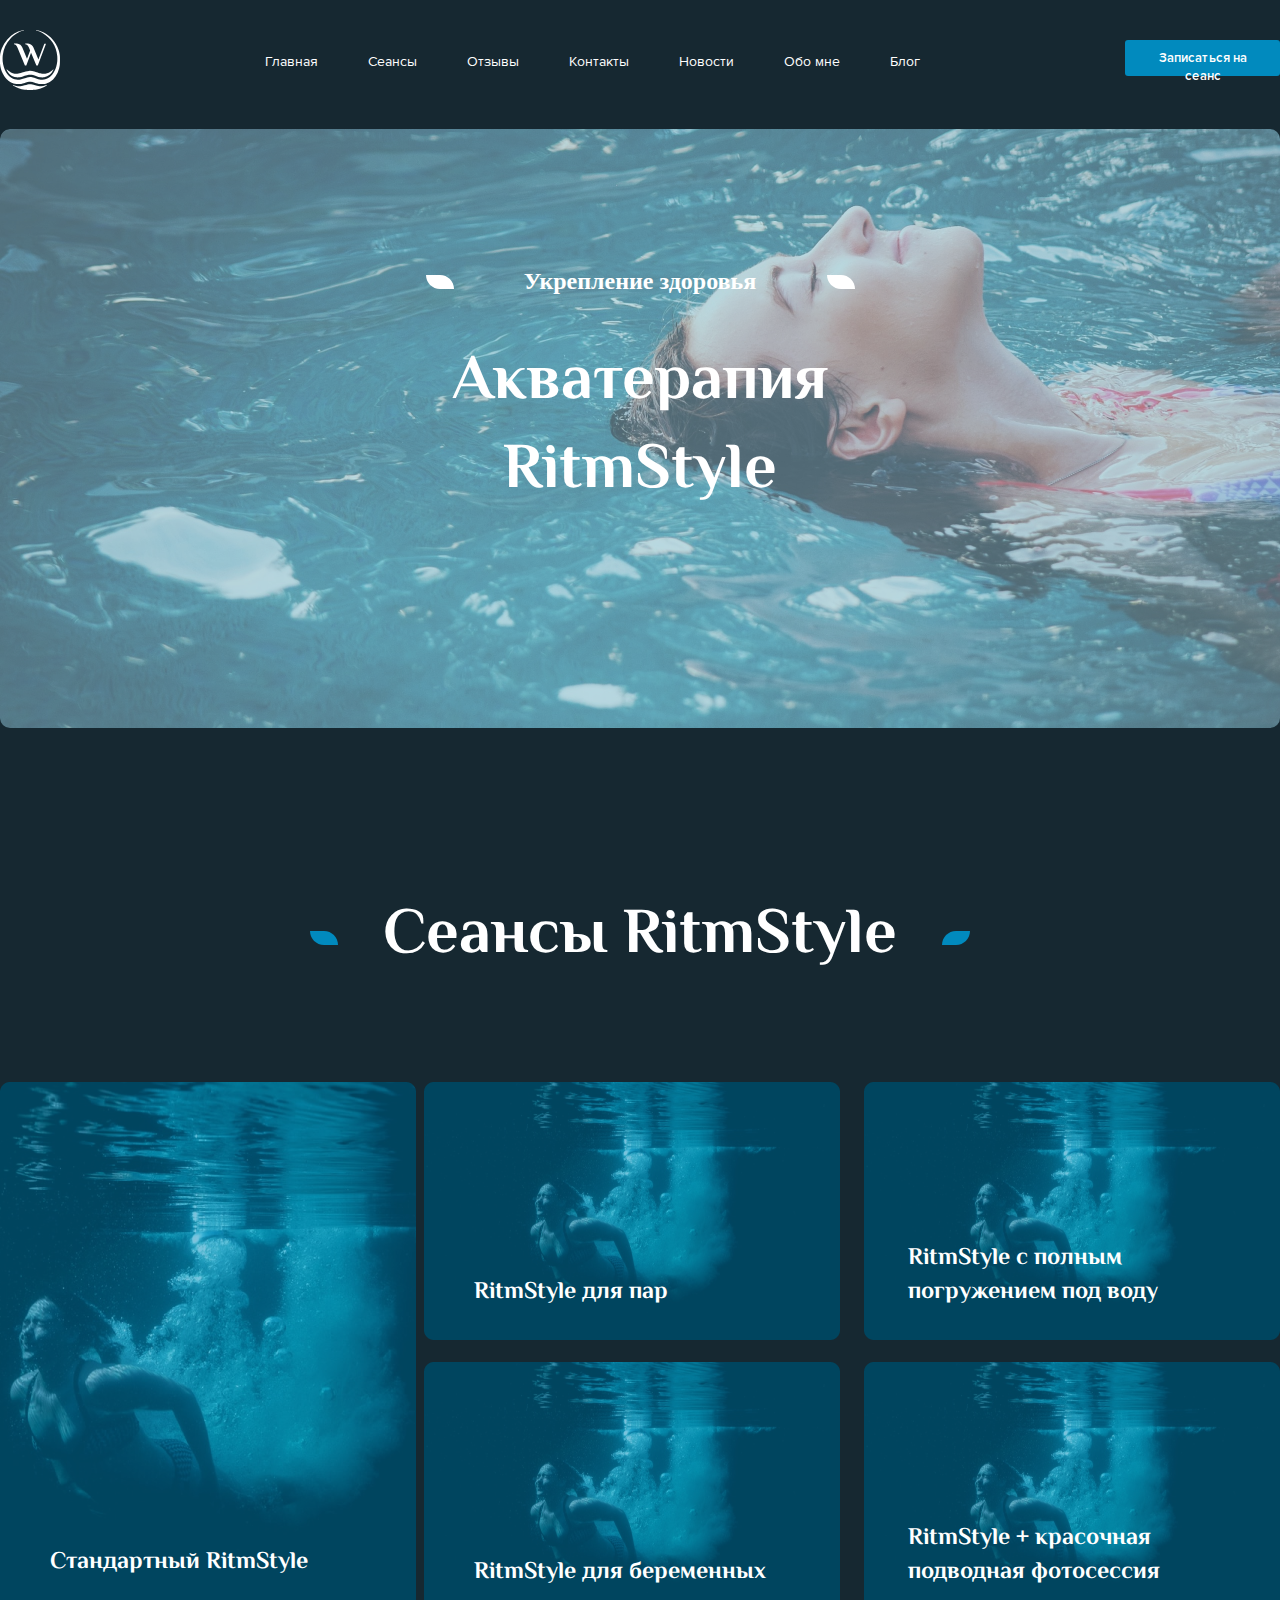
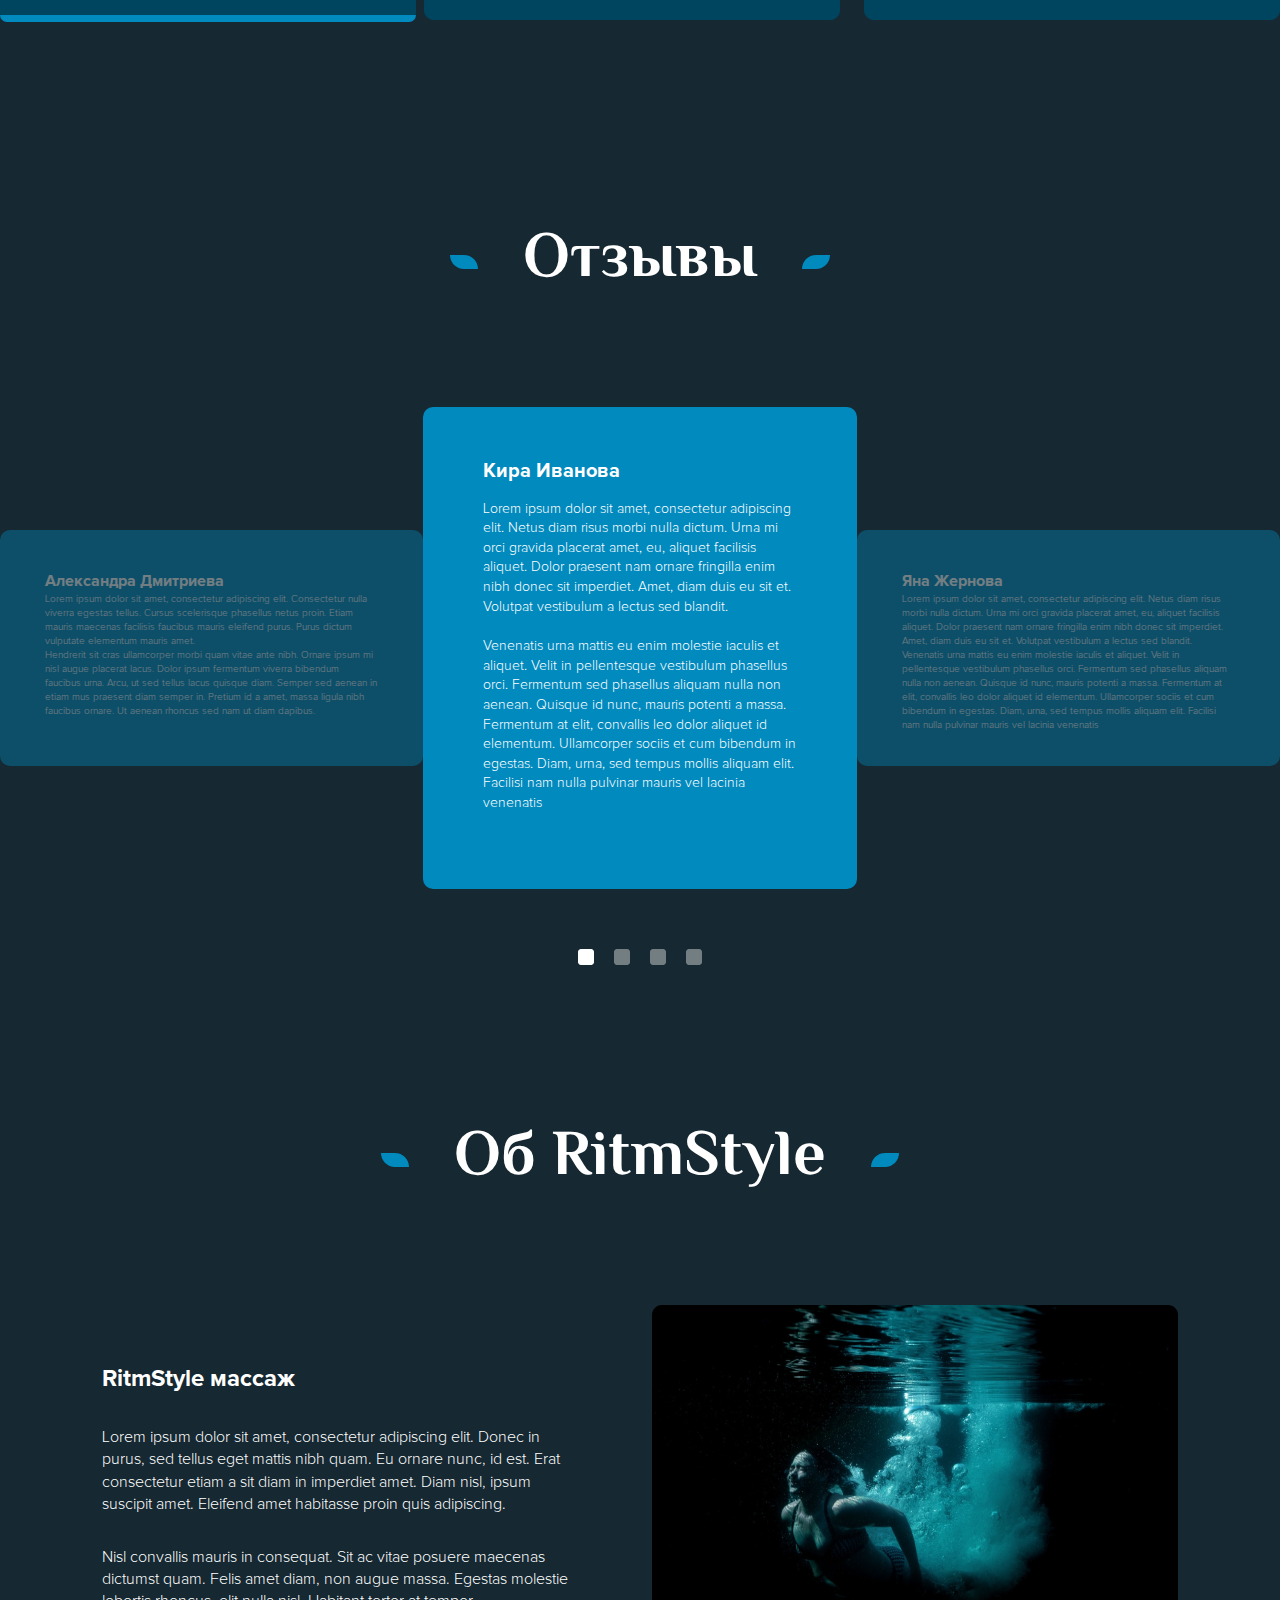
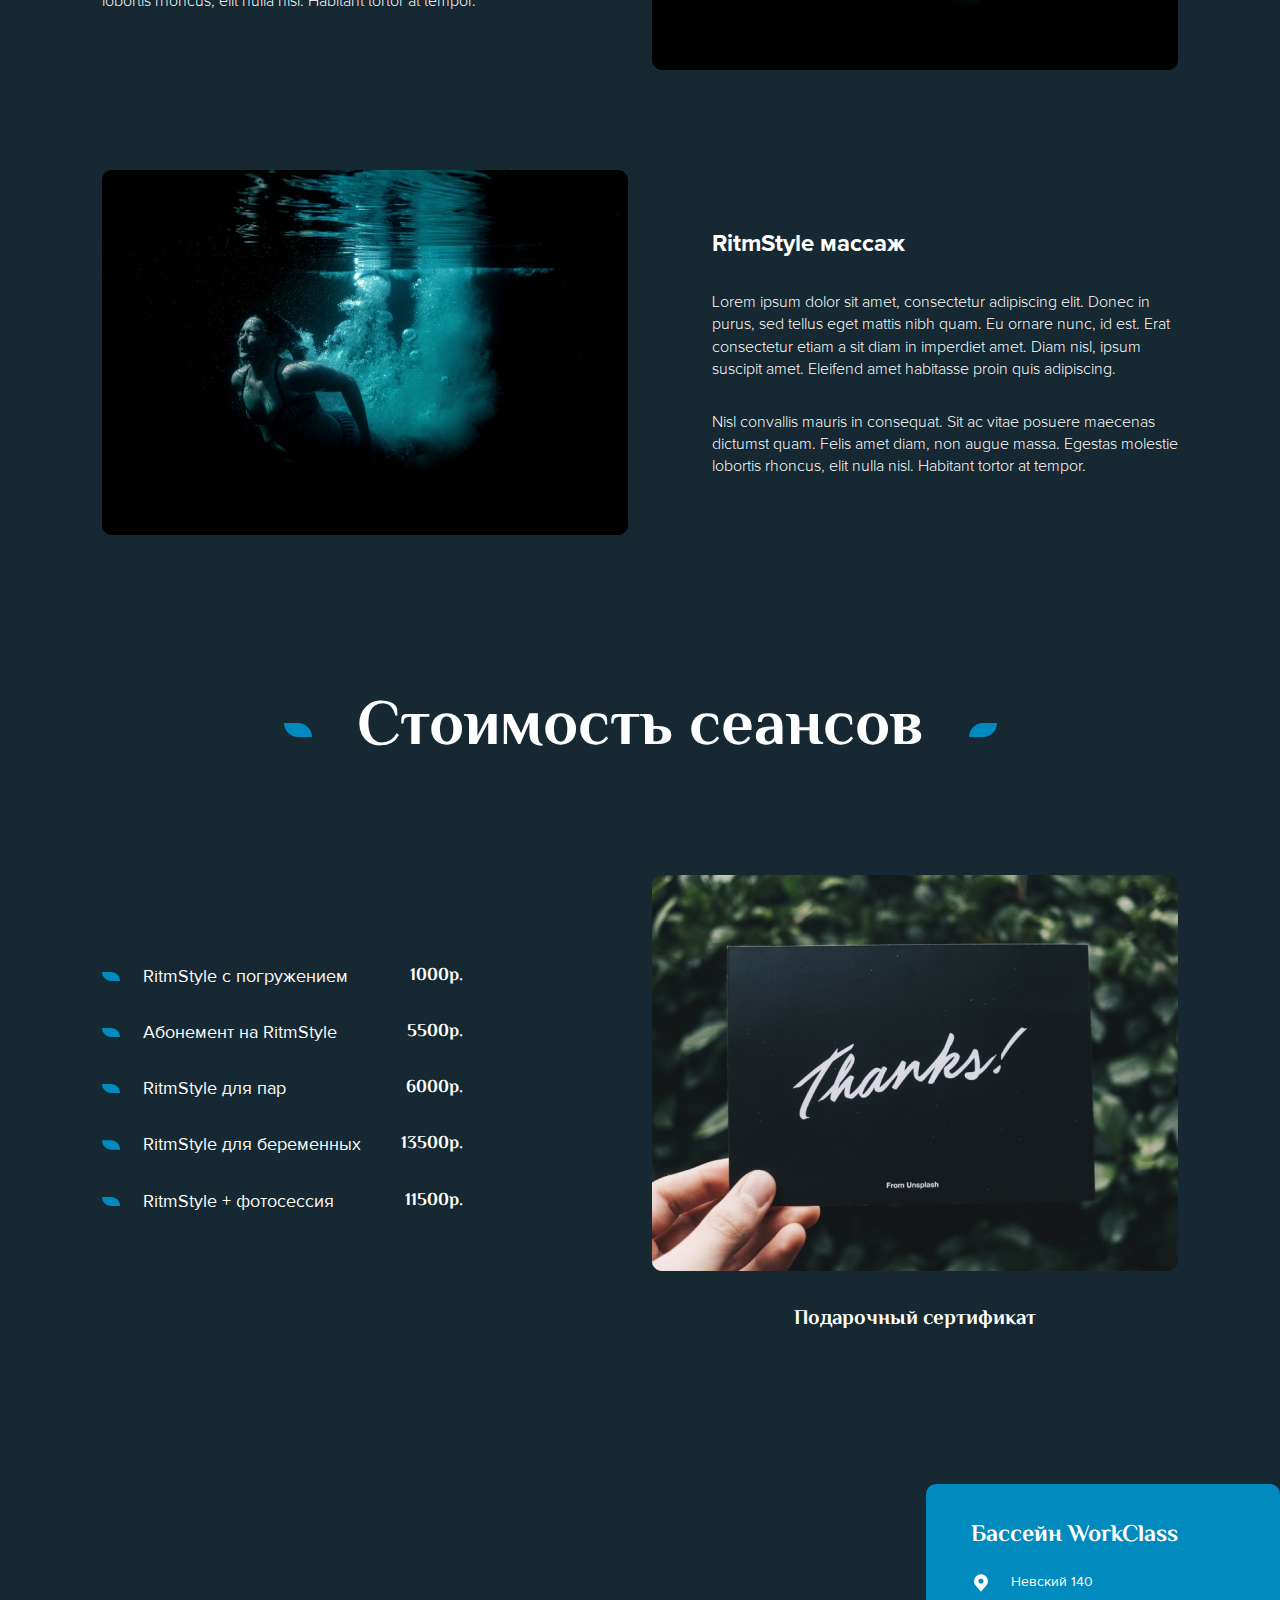
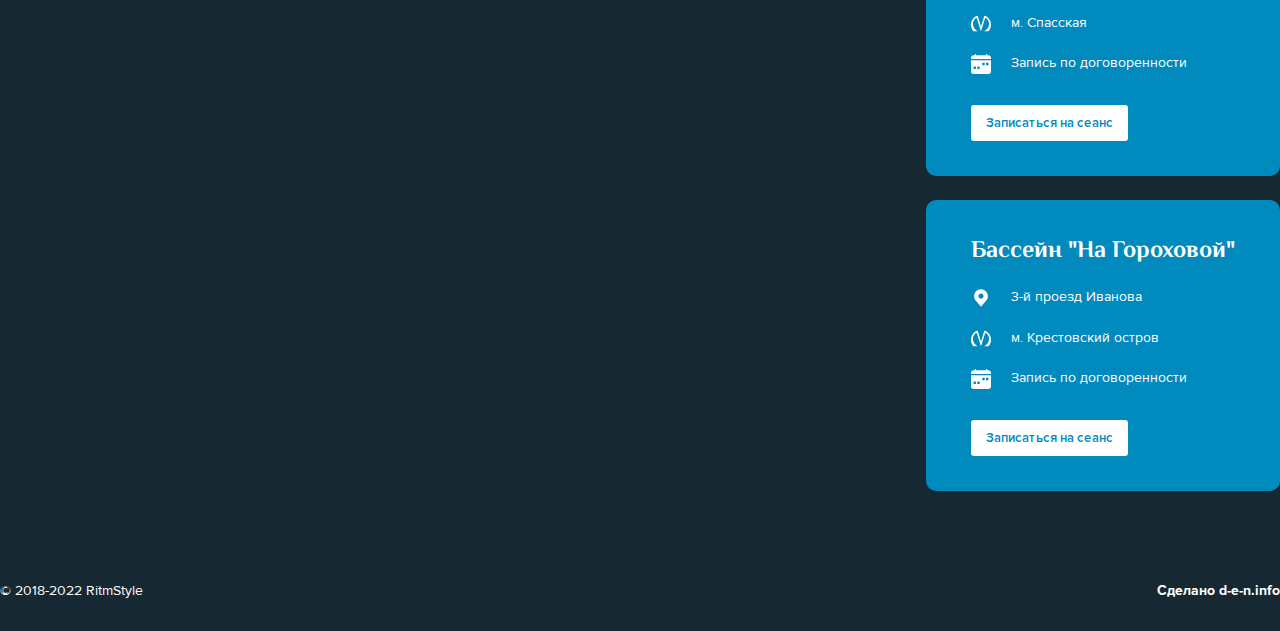
==== index.html @ 44c404b9 "first commit" ====
<!DOCTYPE html>
<html lang="ru">

<head>
    <meta charset="UTF-8">
    <meta http-equiv="X-UA-Compatible" content="IE=edge">
    <meta name="viewport" content="width=device-width, initial-scale=1.0">
    <title>RitmStyle</title>
    <link rel="stylesheet" href="./css/style.css">
    <link rel="icon" href="./img/logo1.svg" type="logo1">
</head>

<body>

    <main>
        <section class="section-header">
            <div class="container">
                <div class="header">
                    <div class="logo">
                        <img src="./img/logo1.svg" alt="logo1">
                    </div>

                    <div class="header-menu">
                        <a class="a-menu" href="#">Главная</a>
                        <a class="a-menu" href="#">Сеансы</a>
                        <a class="a-menu" href="#">Отзывы</a>
                        <a class="a-menu" href="#">Контакты</a>
                        <a class="a-menu" href="#">Новости</a>
                        <a class="a-menu" href="#">Обо мне</a>
                        <a class="a-menu" href="#">Блог</a>
                    </div>
                    <!-- /.header-menu -->

                    <div class="button-header">
                        <button class="btn-head">Записаться на сеанс</button>
                    </div>
                    <!-- /.button-header -->
                </div>
                <!-- /.header -->
            </div>
            <!-- /.container -->
        </section>
        <!-- /.section-header -->

        <section class="first-screen">
            <div class="container">
                <div class="promo">

                    <div class="promo-text">
                        <div class="list-text">
                            <div class="promo-p">
                                <img class="list" src="./img/list.svg" alt="list">
                                <p class="p-promo">Укрепление здоровья</p>
                                <img class="list" src="./img/list.svg" alt="list">
                            </div>
                        </div>
                        <h1 class="h1-promo">Акватерапия<br>
                            RitmStyle</h1>
                    </div>
                    <!-- /.promo-text -->
                </div>
                <!-- /.promo -->
            </div>
            <!-- /.container -->
        </section>
        <!-- /.first-screen -->

        <section class="section-services">
            <div class="container">
                <div class="list-text2">
                    <div class="title_serv">
                        <img class="list" src="./img/list-blue.svg" alt="list">
                        <h3 class="h3-serv">Сеансы RitmStyle</h3>
                        <img class="list" src="./img/list-blue2.svg" alt="list">
                    </div>
                </div>
                <!-- /.list-text -->
                <div class="cards">
                    <div class="block_cards1">
                        <img src="./img/seans.png" alt="seans">
                        <div class="text-card1">
                            <h4 class="title-card">Стандартный RitmStyle</h4>
                        </div>
                        <div class="div-blue"></div>
                    </div>

                    <div class="block_cards2">
                        <div class="block_cards">
                            <img class="seans-img" src="./img/seans2.png" alt="seans">
                            <div class="text-card">
                                <h4 class="title-card2">RitmStyle для пар</h4>
                            </div>

                            <img class="seans-img" src="./img/seans2.png" alt="seans">
                            <div class="text-card">
                                <h4 class="title-card3">RitmStyle с полным погружением под воду</h4>
                            </div>
                        </div>
                        <!-- block_cards -->

                        <div class="block_cards3">
                            <div class="block_cards">

                                <img class="seans-img" src="./img/seans2.png" alt="seans">
                                <div class="text-card3">
                                    <h4 class="title-card4">RitmStyle для беременных</h4>
                                </div>

                                <img class="seans-img" src="./img/seans2.png" alt="seans">
                                <div class="text-card4">
                                    <h4 class="title-card5">RitmStyle + красочная подводная фотосессия</h4>
                                </div>
                            </div>
                            <!-- block_cards -->
                        </div>
                        <!-- block_cards3 -->
                    </div>
                    <!-- block_cards2 -->
                </div>
                <!-- /.cards -->
            </div>
            <!-- /.container -->
        </section>
        <!-- /.section-services -->

        <section class="section__clients">
            <div class="list-text2">
                <div class="title_serv">
                    <img class="list" src="./img/list-blue.svg" alt="list">
                    <h3 class="h3-serv">Отзывы</h3>
                    <img class="list" src="./img/list-blue2.svg" alt="list">
                </div>
            </div>
            <!-- /.list-text -->
            <div class="cards_client">

                <div class="card_not-active">
                    <h3 class="title-clients1">Александра Дмитриева</h3>
                    <p class="text-client1">Lorem ipsum dolor sit amet, consectetur adipiscing elit. Consectetur nulla
                        viverra egestas tellus. Cursus scelerisque phasellus netus proin. Etiam mauris maecenas
                        facilisis faucibus mauris eleifend purus. Purus dictum vulputate elementum mauris amet.</p>
                    <p class="text-client1"> Hendrerit sit cras ullamcorper morbi quam vitae ante nibh. Ornare ipsum mi
                        nisl augue placerat lacus. Dolor ipsum fermentum viverra bibendum faucibus urna. Arcu, ut sed
                        tellus lacus quisque diam. Semper sed aenean in etiam mus praesent diam semper in. Pretium id a
                        amet, massa ligula nibh faucibus ornare. Ut aenean rhoncus sed nam ut diam dapibus. </p>
                </div>
                <!-- /.card_not-active -->

                <div class="card_active">
                    <h3 class="title-clients">Кира Иванова</h3>
                    <p class="text-client">Lorem ipsum dolor sit amet, consectetur adipiscing elit. Netus diam risus
                        morbi nulla dictum. Urna mi orci gravida placerat amet, eu, aliquet facilisis aliquet. Dolor
                        praesent nam ornare fringilla enim nibh donec sit imperdiet. Amet, diam duis eu sit et. Volutpat
                        vestibulum a lectus sed blandit.</p>
                    <p class="text-client">Venenatis urna mattis eu enim molestie iaculis et aliquet. Velit in
                        pellentesque vestibulum phasellus orci. Fermentum sed phasellus aliquam nulla non aenean.
                        Quisque id nunc, mauris potenti a massa. Fermentum at elit, convallis leo dolor aliquet id
                        elementum. Ullamcorper sociis et cum bibendum in egestas. Diam, urna, sed tempus mollis aliquam
                        elit. Facilisi nam nulla pulvinar mauris vel lacinia venenatis</p>
                </div>
                <!-- /.card_active -->

                <div class="card_not-active">
                    <h3 class="title-clients1">Яна Жернова</h3>
                    <p class="text-client1">Lorem ipsum dolor sit amet, consectetur adipiscing elit. Netus diam risus
                        morbi nulla dictum. Urna mi orci gravida placerat amet, eu, aliquet facilisis aliquet. Dolor
                        praesent nam ornare fringilla enim nibh donec sit imperdiet. Amet, diam duis eu sit et. Volutpat
                        vestibulum a lectus sed blandit.</p>
                    <p class="text-client1">Venenatis urna mattis eu enim molestie iaculis et aliquet. Velit in
                        pellentesque vestibulum phasellus orci. Fermentum sed phasellus aliquam nulla non aenean.
                        Quisque id nunc, mauris potenti a massa. Fermentum at elit, convallis leo dolor aliquet id
                        elementum. Ullamcorper sociis et cum bibendum in egestas. Diam, urna, sed tempus mollis aliquam
                        elit. Facilisi nam nulla pulvinar mauris vel lacinia venenatis</p>
                </div>
                <!-- /.card_not-active -->
            </div>
            <!-- /.cards_client -->
            <div class="slider">
                <img src="./img/slider1.png" alt="slider1">
                <img src="./img/slider2.png" alt="slider2">
                <img src="./img/slider2.png" alt="slider2">
                <img src="./img/slider2.png" alt="slider2">
            </div>
            <!-- /.slider -->

        </section>
        <!-- /.section__clients -->

        <section class="section__about">
            <div class="container">
                <div class="list-text2">
                    <div class="title_serv">
                        <img class="list" src="./img/list-blue.svg" alt="list">
                        <h3 class="h3-serv">Об RitmStyle</h3>
                        <img class="list" src="./img/list-blue2.svg" alt="list">
                    </div>
                </div>
                <!-- /.list-text -->

                <div class="block_info">
                    <div class="info1">
                        <div class="info-text">
                            <h3 class="title-info">RitmStyle массаж </h3>
                            <p class="p-info">Lorem ipsum dolor sit amet, consectetur adipiscing elit. Donec in purus,
                                sed tellus eget mattis nibh quam. Eu ornare nunc, id est. Erat consectetur etiam a sit
                                diam in imperdiet amet. Diam nisl, ipsum suscipit amet. Eleifend amet habitasse proin
                                quis adipiscing.</p>
                            <p class="p-info"> Nisl convallis mauris in consequat. Sit ac vitae posuere maecenas
                                dictumst quam. Felis amet diam, non augue massa. Egestas molestie lobortis rhoncus, elit
                                nulla nisl. Habitant tortor at tempor.</p>
                        </div>
                        <!-- /.info-text -->
                        <img src="./img/about.png" alt="about">
                    </div>
                    <!-- /.info1 -->

                    <div class="info1">
                        <img src="./img/about.png" alt="about">
                        <div class="info-text">
                            <h3 class="title-info">RitmStyle массаж </h3>
                            <p class="p-info">Lorem ipsum dolor sit amet, consectetur adipiscing elit. Donec in purus,
                                sed tellus eget mattis nibh quam. Eu ornare nunc, id est. Erat consectetur etiam a sit
                                diam in imperdiet amet. Diam nisl, ipsum suscipit amet. Eleifend amet habitasse proin
                                quis adipiscing.</p>
                            <p class="p-info"> Nisl convallis mauris in consequat. Sit ac vitae posuere maecenas
                                dictumst quam. Felis amet diam, non augue massa. Egestas molestie lobortis rhoncus, elit
                                nulla nisl. Habitant tortor at tempor.</p>
                        </div>
                        <!-- /.info-text -->

                    </div>
                    <!-- /.info1 -->
                </div>
                <!-- /.block_info -->
            </div>
            <!-- /.container -->
        </section>
        <!-- /.section__about -->

        <section class="section__price">
            <div class="container">
                <div class="list-text2">
                    <div class="title_serv">
                        <img class="list" src="./img/list-blue.svg" alt="list">
                        <h3 class="h3-serv">Стоимость сеансов</h3>
                        <img class="list" src="./img/list-blue2.svg" alt="list">
                    </div>
                </div>
                <!-- /.list-text -->

                <div class="block_price">
                    <div class="block-text-price">
                        <div class="price-text">
                            <div class="price">
                                <div class="text-mini">
                                    <img src="./img/list3.svg" alt="list3">
                                    <p class="p-price">RitmStyle с погружением</p>
                                </div>
                                <p class="cost">1000р.</p>
                            </div>
                        </div>
                        <!-- /.price-text -->

                        <div class="price-text">
                            <div class="price">
                                <div class="text-mini">
                                    <img src="./img/list3.svg" alt="list3">
                                    <p class="p-price">Абонемент на RitmStyle</p>
                                </div>
                                <p class="cost">5500р.</p>
                            </div>
                        </div>
                        <!-- /.price-text -->

                        <div class="price-text">
                            <div class="price">
                                <div class="text-mini">
                                    <img src="./img/list3.svg" alt="list3">
                                    <p class="p-price">RitmStyle для пар</p>
                                </div>
                                <p class="cost">6000р.</p>
                            </div>
                        </div>
                        <!-- /.price-text -->

                        <div class="price-text">
                            <div class="price">
                                <div class="text-mini">
                                    <img src="./img/list3.svg" alt="list3">
                                    <p class="p-price">RitmStyle для беременных</p>
                                </div>
                                <p class="cost">13500р.</p>
                            </div>
                        </div>
                        <!-- /.price-text -->

                        <div class="price-text">
                            <div class="price">
                                <div class="text-mini">
                                    <img src="./img/list3.svg" alt="list3">
                                    <p class="p-price">RitmStyle + фотосессия</p>
                                </div>
                                <p class="cost">11500р.</p>
                            </div>
                        </div>
                        <!-- /.price-text -->
                    </div>
                    <!-- /.block-text-price -->


                    <div class="price-sertificate">
                        <img src="./img/thanks.png" alt="thanks">
                        <p class="p-sertif">Подарочный сертификат</p>
                    </div>
                    <!-- /.price-sertificate -->
                </div>
                <!-- /.block_price -->

            </div>
            <!-- /.container -->
        </section>
        <!-- /.section__price -->

        <footer class="footer">
            <div class="container">
                <div class="block_footer">
                    <div class="block_map">
                        <aside>
                            <iframe
                                src="https://yandex.ru/map-widget/v1/?um=constructor%3A27863a62b03c057687d2047e7613bab19bcf5f84e34fd9a89023e159df18ea72&amp;source=constructor"
                                width="856" height="604" frameborder="0"></iframe>
                        </aside>
                    </div>
                    <!-- /.block_map -->

                    <div class="blocks-loc">
                        <div class="location">
                            <div class="text-lacation">
                                <h4 class="h4-map">Бассейн WorkClass</h4>
                                <div class="block-p">
                                    <img src="./img/locat.svg" alt="locat">
                                    <p class="p-map">Невский 140</p>
                                </div>

                                <div class="block-p">
                                    <img src="./img/metro.svg" alt="metro">
                                    <p class="p-map">м. Спасская </p>
                                </div>

                                <div class="block-p">
                                    <img src="./img/calend.svg" alt="calend">
                                    <p class="p-map">Запись по договоренности</p>
                                </div>

                                <button class="btn-loc">
                                    Записаться на сеанс
                                </button>
                            </div>
                            <!-- /.text-lacation -->
                        </div>
                        <!-- location -->


                        <div class="location2">
                            <div class="text-lacation">
                                <h4 class="h4-map">Бассейн "На Гороховой"</h4>
                                <div class="block-p">
                                    <img src="./img/locat.svg" alt="locat">
                                    <p class="p-map">3-й проезд Иванова</p>
                                </div>

                                <div class="block-p">
                                    <img src="./img/metro.svg" alt="metro">
                                    <p class="p-map">м. Крестовский остров </p>
                                </div>

                                <div class="block-p">
                                    <img src="./img/calend.svg" alt="calend">
                                    <p class="p-map">Запись по договоренности</p>
                                </div>

                                <button class="btn-loc">
                                    Записаться на сеанс
                                </button>
                            </div>
                            <!-- /.text-lacation -->

                        </div>
                        <!-- /.location2 -->
                    </div>
                    <!-- /.blocks-loc -->

                   

                </div>
                <!-- /.block_footer --> 
                <div class="text-foot">
                        <p class="p-ritm">© 2018-2022 RitmStyle</p>
                        <p class="p-ritm2">Сделано d-e-n.info</p>
                    </div>
                    <!-- /.text-foot -->
            </div>
            <!-- /.container -->
        </footer>
        <!-- /.footer -->
    </main>

</body>

</html>
---- css/style.css ----
@import url(../css/fonts.css);

* {
    margin: 0;
    padding: 0;
    box-sizing: border-box;
}

body {
    background: #162831;
}

a {
    text-decoration: none;
    font-family: 'ProximaNova';
    font-weight: 400;
}

.container {
    max-width: 1300px;
    margin: auto;
}


/* HEADER */

.section-header {
    margin-top: 30px;
    margin-bottom: 35px;
}

.header {
    display: flex;
    justify-content: space-between;
    align-items: center;
}

.header-menu {
    min-width: 655px;
    display: flex;
    justify-content: space-between;
}

.a-menu {
    font-size: 14px;
    color: #FFFFFF;
    font-family: 'ProximaNova';
    font-style: normal;
    font-weight: 400;
    font-size: 14px;
    line-height: 135%;
}

.btn-head {
    background: #018ABE;
    border: none;
    border-radius: 3px;
    width: 155px;
    height: 36px;
    padding: 9px 15px;
    color: #FFFFFF;
    font-family: 'ProximaNova';
    font-style: normal;
    font-weight: 600;
    font-size: 13px;
    line-height: 140%;
    cursor: pointer;
}

/* HEADER */



/* FIRST-SCREEN */

.promo {
    background: url(../img/bg.png) no-repeat;
    border-radius: 10px;
    margin-bottom: 165px;
}

.promo-text {
    padding-top: 136px;
    padding-bottom: 210px;
}

.promo-p {
    width: 429px;
    display: flex;
    align-items: center;
    justify-content: space-between;
}

.list-text {
    display: flex;
    justify-content: center;
}

.p-promo {
    text-align: center;
    color: #FFFFFF;
    font-family: 'ElMessiri';
    font-style: normal;
    font-weight: 700;
    font-size: 24px;
    line-height: 140%;
}

.h1-promo {
    text-align: center;
    font-family: 'ElMessiri-bold';
    font-style: normal;
    font-weight: 700;
    font-size: 64px;
    line-height: 140%;
    color: #FFFFFF;
    padding-top: 40px;

}

/* FIRST-SCREEN */



/* SERVICES */
.section-services {
    margin-bottom: 150px;
}

.h3-serv {
    font-family: 'ElMessiri-bold';
    font-style: normal;
    font-weight: 700;
    font-size: 64px;
    line-height: 140%;
    text-align: center;
    color: #FFFFFF;
    padding: 0 45px;
}

.list-text2 {
    display: flex;
    justify-content: center;
    margin-bottom: 100px;
}

.title_serv {
    display: flex;
    justify-content: space-between;
    align-items: center;
}

.div-blue {
    position: relative;
    bottom: 45px;
    background: #018ABE;
    border-radius: 0px 0px 10px 10px;
    height: 7px;
}

.cards {
    display: flex;
    justify-content: space-between;
}

.seans-img {
    width: 416px;
    height: 258px;
}

.block_cards {
    width: 856px;
    display: flex;
    justify-content: space-between;
}

.block_cards3 {
    margin-top: 22px;
}

.title-card {
    position: relative;
    bottom: 80px;
    left: 50px;
    font-family: 'ElMessiri-bold';
    font-style: normal;
    font-weight: 700;
    font-size: 24px;
    line-height: 140%;
    color: #FFFFFF;

}

.text-card {
    position: absolute;
    font-family: 'ElMessiri-bold';
    font-style: normal;
    font-weight: 700;
    font-size: 24px;
    line-height: 140%;
    color: #FFFFFF;
}

.title-card2 {
    position: relative;
    width: 336px;
    top: 194px;
    left: 50px;
    font-family: 'ElMessiri-bold';
    font-style: normal;
    font-weight: 700;
    font-size: 24px;
    line-height: 140%;
    color: #FFFFFF;
}

.title-card3 {
    position: relative;
    width: 336px;
    top: 160px;
    left: 484px;
}

.text-card3 {
    position: absolute;
}

.title-card4 {
    position: relative;
    top: 194px;
    left: 50px;
    font-family: 'ElMessiri-bold';
    font-style: normal;
    font-weight: 700;
    font-size: 24px;
    line-height: 140%;
    color: #FFFFFF;
}

.text-card4 {
    position: absolute;
}

.title-card5 {
    position: relative;
    width: 336px;
    top: 160px;
    left: 484px;
    font-family: 'ElMessiri-bold';
    font-style: normal;
    font-weight: 700;
    font-size: 24px;
    line-height: 140%;
    color: #FFFFFF;
}

/* SERVICES */


/* CLIENTS */

.section__clients {
    margin-bottom: 150px;
}

.cards_client {
    max-width: 1736px;
    margin: auto;
    display: flex;
    justify-content: space-between;
    align-items: center;
}

.card_active {
    width: 636px;
    padding: 50px 60px 56px 60px;
    background: #018ABE;
    border-radius: 10px;
}

.card_not-active {
    width: 636px;
    height: 236px;
    padding: 40px 45px 71px 45px;
    background: #018ABE;
    border-radius: 10px;
    opacity: 0.4;
}

.title-clients {
    font-family: 'ProximaNova';
    font-style: normal;
    font-weight: 700;
    font-size: 20px;
    line-height: 140%;
    color: #FFFFFF;
    padding-bottom: 15px;
}

.text-client {
    font-family: 'ProximaNova';
    font-style: normal;
    font-weight: 300;
    font-size: 14px;
    line-height: 140%;
    color: #FFFFFF;
    padding-bottom: 20px;
}

.title-clients1 {
    font-family: 'ProximaNova';
    font-style: normal;
    font-weight: 700;
    font-size: 16px;
    line-height: 140%;
    color: #FFFFFF;
}

.text-client1 {
    font-family: 'ProximaNova';
    font-style: normal;
    font-weight: 300;
    font-size: 10px;
    line-height: 140%;
    color: #FFFFFF;
}

.slider {
    max-width: 124px;
    padding-top: 60px;
    display: flex;
    justify-content: space-between;
    margin: auto;
}

/* CLIENTS */



/* ABOUT */

.block_info {
    margin-top: 100px;
    margin-bottom: 150px;
}

.info1 {
    max-width: 1076px;
    display: flex;
    justify-content: space-between;
    align-items: center;
    margin: auto;
    margin-bottom: 100px;
}

.info-text {
    max-width: 466px;
}

.title-info {
    font-family: 'ProximaNova';
    font-style: normal;
    font-weight: 700;
    font-size: 24px;
    line-height: 140%;
    color: #FFFFFF;
}

.p-info {
    font-family: 'ProximaNova';
    font-style: normal;
    font-weight: 300;
    font-size: 16px;
    line-height: 140%;
    color: #FFFFFF;
    margin-top: 30px;
}

/* ABOUT */



/* PRICE */

.section__price {
    margin-bottom: 150px;
}

.price {
    display: flex;
    justify-content: space-between;
}

.block_price {
    max-width: 1076px;
    display: flex;
    justify-content: space-between;
    margin: auto;
    align-items: center;

}

.price-text {
    margin-bottom: 31px;
}

.text-mini {
    max-width: 306px;
    display: flex;
    justify-content: space-between;
    padding-right: 40px;
}

.p-price {
    font-family: 'ProximaNova';
    font-style: normal;
    font-weight: 400;
    font-size: 18px;
    line-height: 140%;
    color: #FFFFFF;
    padding-left: 23px;
}

.cost {
    font-family: 'ElMessiri-bold';
    font-style: normal;
    font-weight: 700;
    font-size: 18px;
    line-height: 140%;
    text-align: right;
    color: #FFFFFF;
}


.p-sertif {
    font-family: 'ElMessiri-bold';
    font-style: normal;
    font-weight: 700;
    font-size: 21px;
    line-height: 140%;
    text-align: center;
    color: #FFFFFF;
    margin-top: 30px;
}

/* PRICE */

/* FOOTER */

.block_map {
    margin-bottom: 90px;
}

.block_footer {
    display: flex;
    justify-content: space-between;
}

.location {
    max-width: 392px;
    background: #018ABE;
    border-radius: 10px;
}

.location2 {
    max-width: 392px;
    background: #018ABE;
    border-radius: 10px;
}

.h4-map {
    font-family: 'ElMessiri-bold';
    font-style: normal;
    font-weight: 700;
    font-size: 24px;
    line-height: 140%;
    color: #FFFFFF;
    margin-bottom: 20px;
}

iframe {
    border-radius: 10px;
}

.text-lacation {
    padding: 35px 45px;
    margin-bottom: 24px;
}

.block-p {
    display: flex;
    margin-bottom: 21px;
}

.p-map {
    font-family: 'ProximaNova';
    font-style: normal;
    font-weight: 400;
    font-size: 14px;
    line-height: 135%;
    color: #FFFFFF;
    padding-left: 20px;
}

.btn-loc {
    background: #FFFFFF;
    border-radius: 3px;
    padding: 9px 15px;
    font-family: 'ProximaNova';
    font-style: normal;
    font-weight: 600;
    font-size: 13px;
    line-height: 140%;
    color: #018ABE;
    border: none;
    margin-top: 10px;
    cursor: pointer;
}

.text-foot{
    display: flex;
    justify-content: space-between;
    margin-bottom: 30px;
}
.p-ritm{
    font-family: 'ProximaNova';
font-style: normal;
font-weight: 400;
font-size: 14px;
line-height: 135%;
color: #FFFFFF;
}

.p-ritm2{
    font-family: 'ProximaNova';
font-style: normal;
font-weight: 700;
font-size: 14px;
line-height: 135%;
text-align: right;
color: #FFFFFF;
}
/* FOOTER */
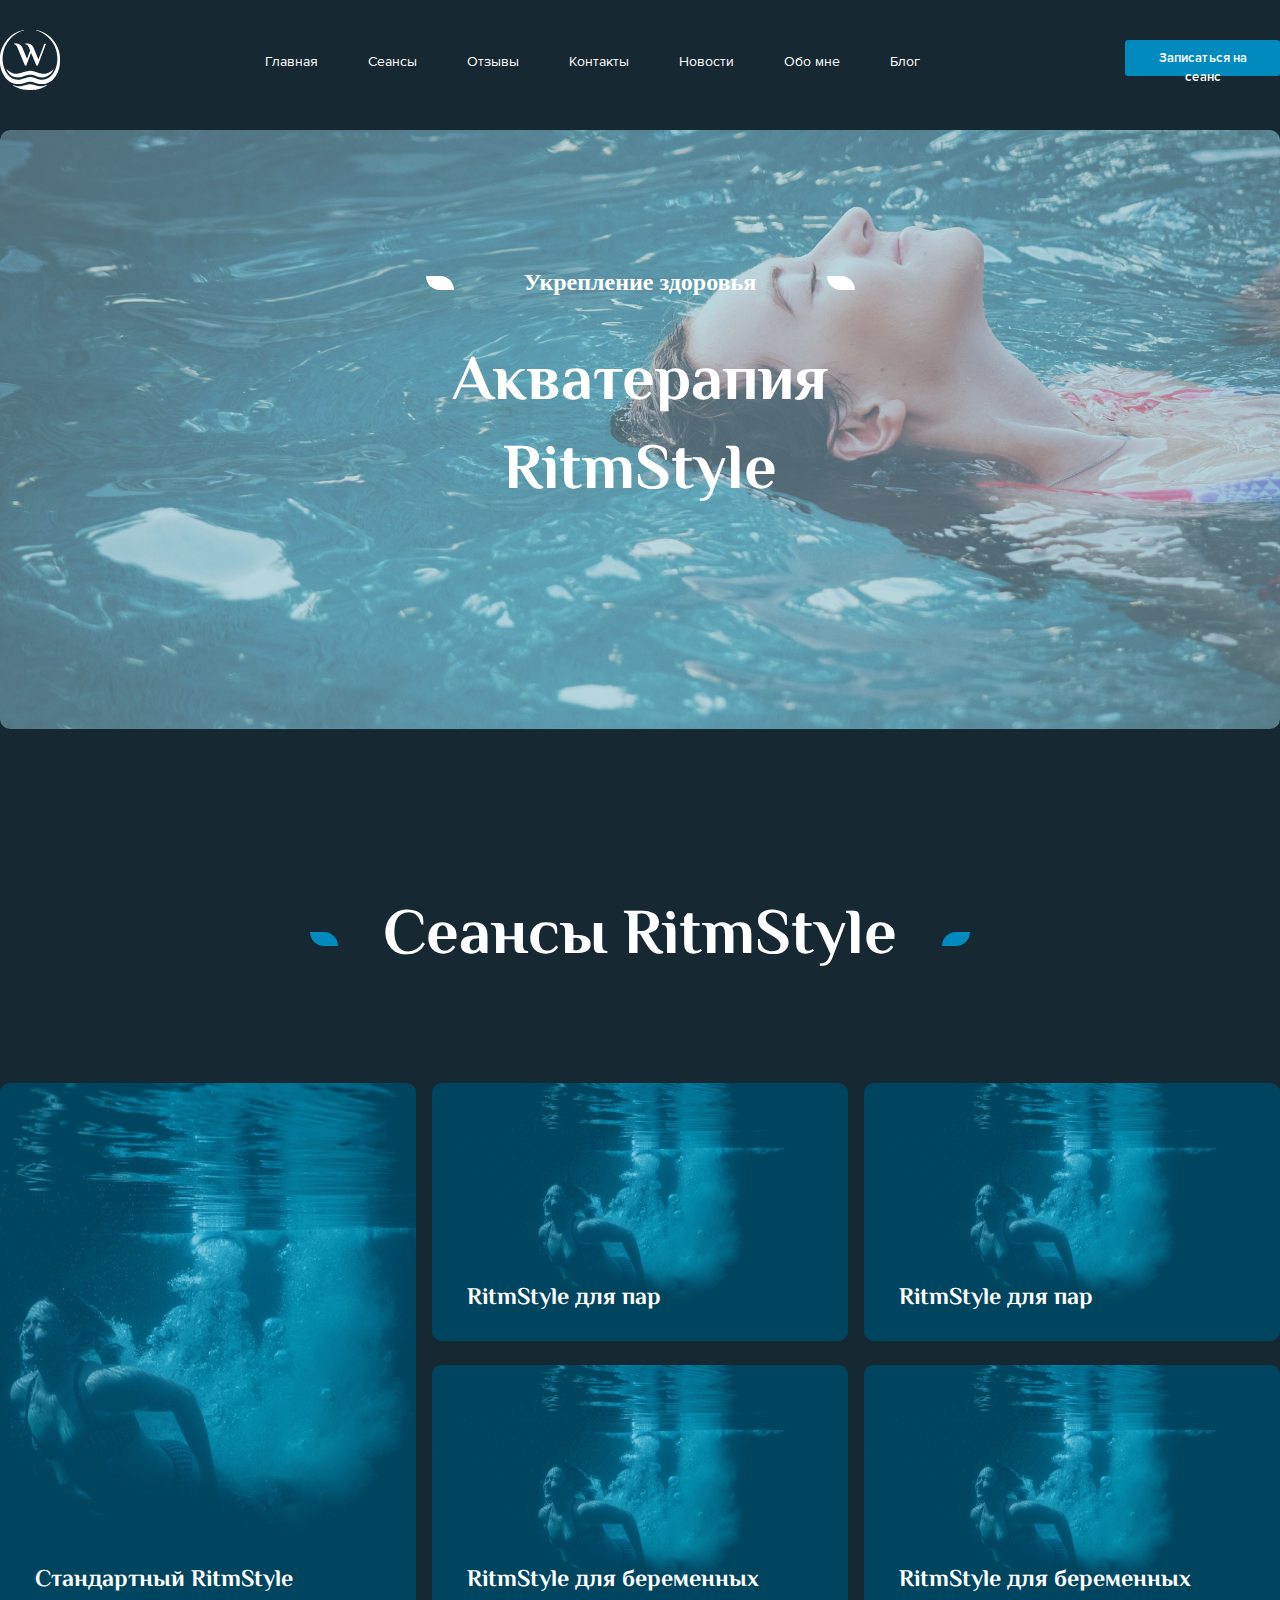
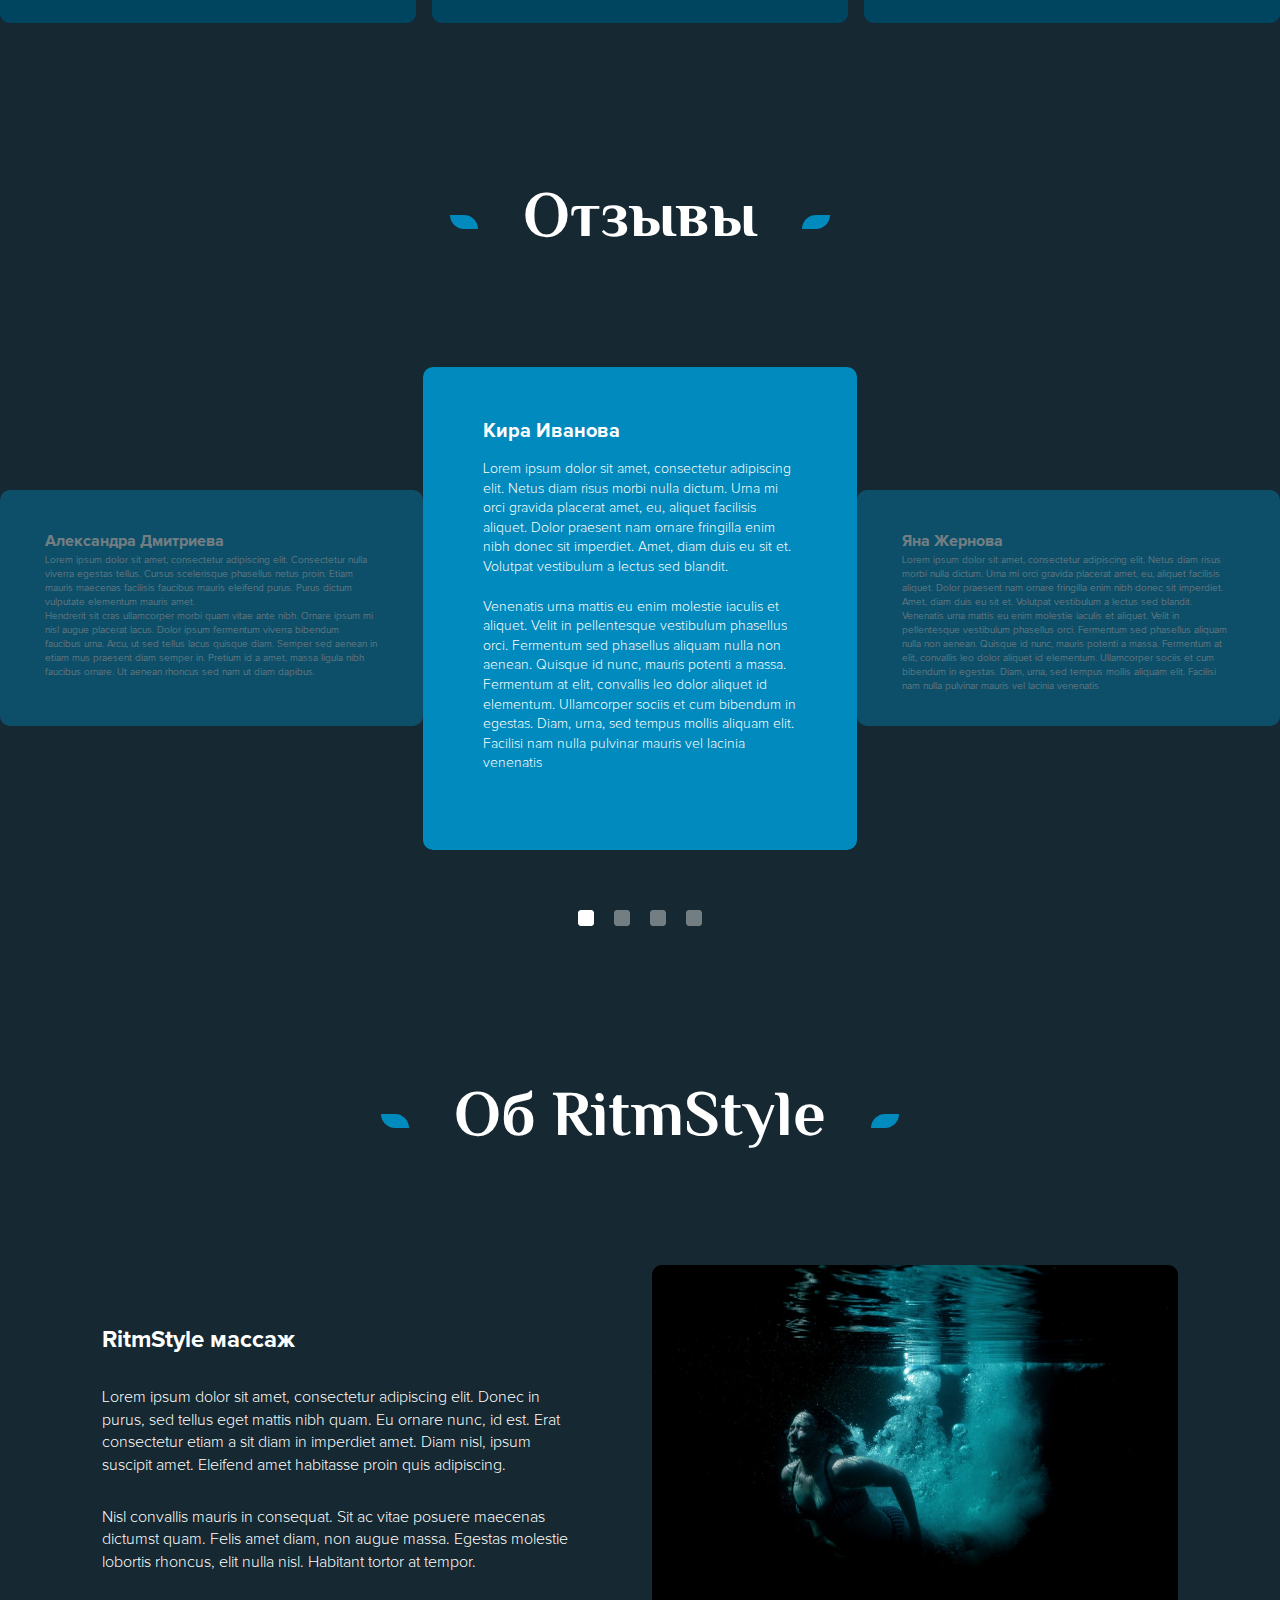
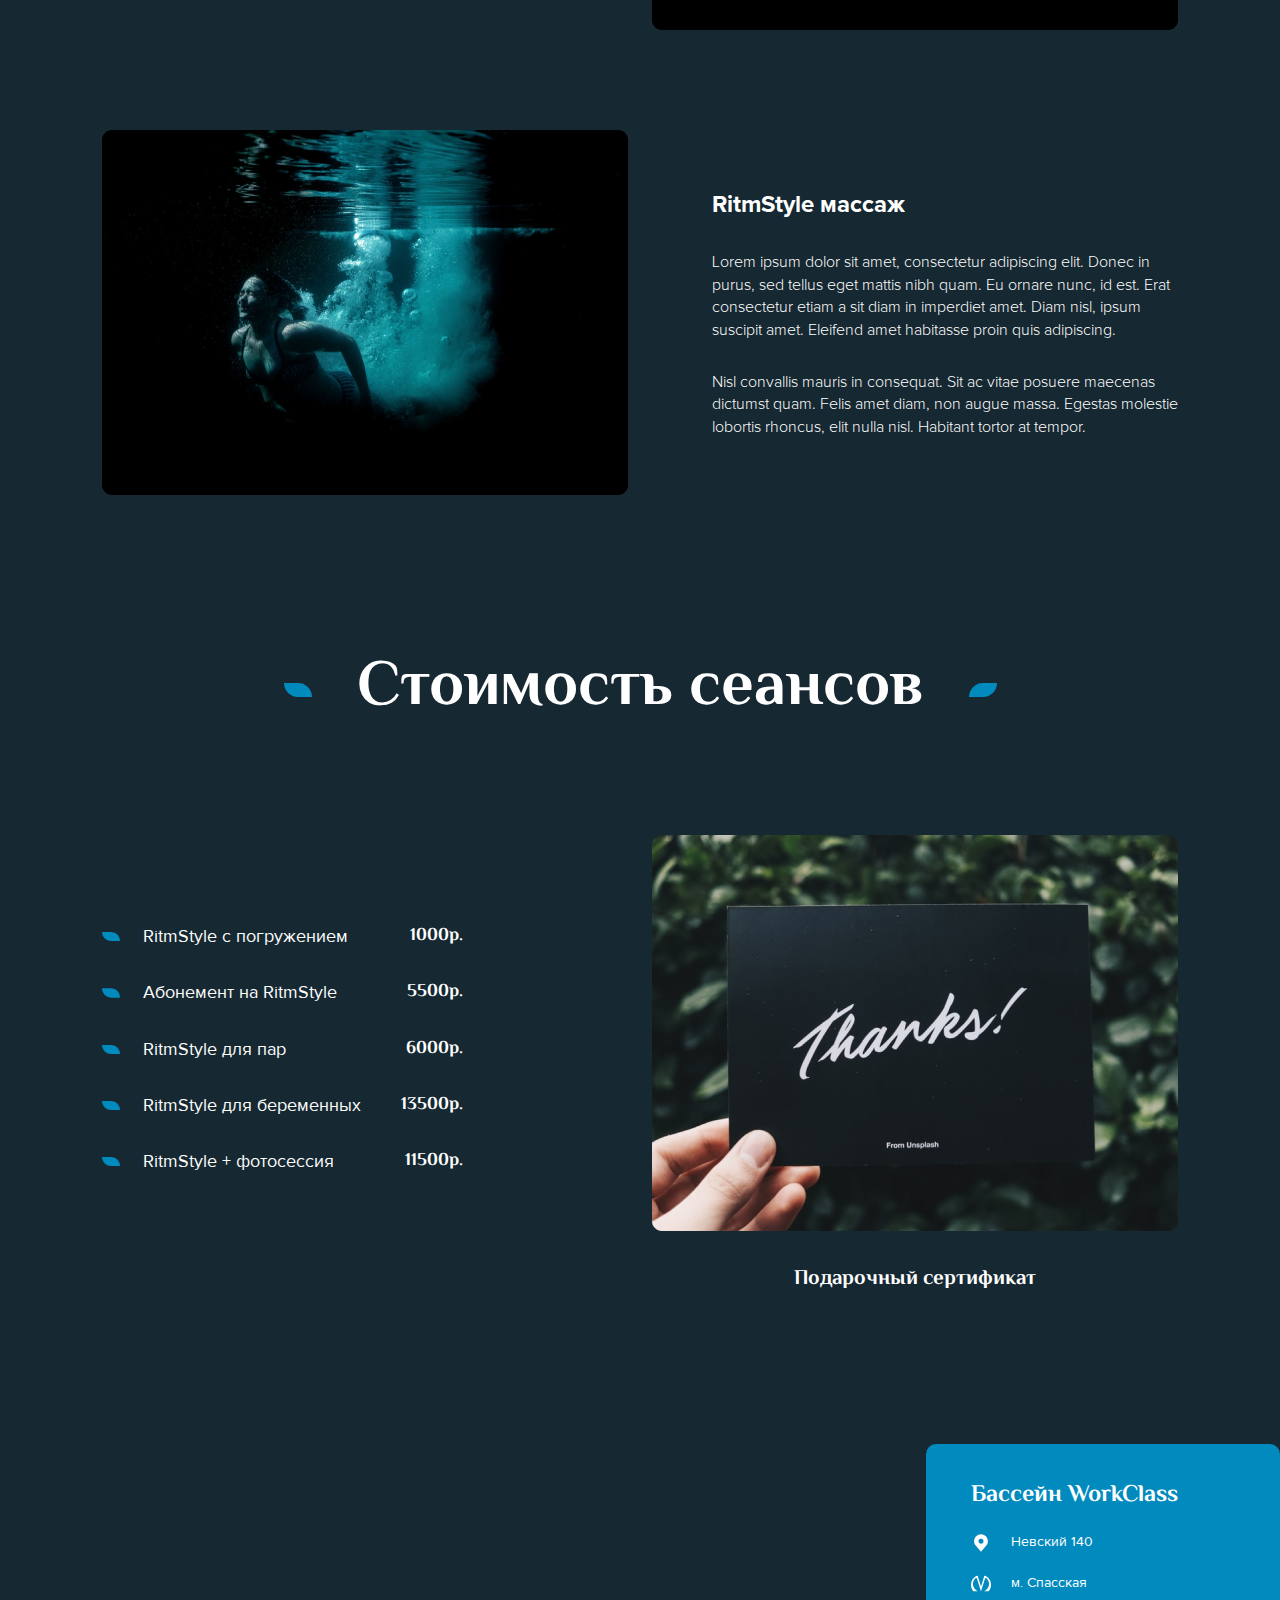
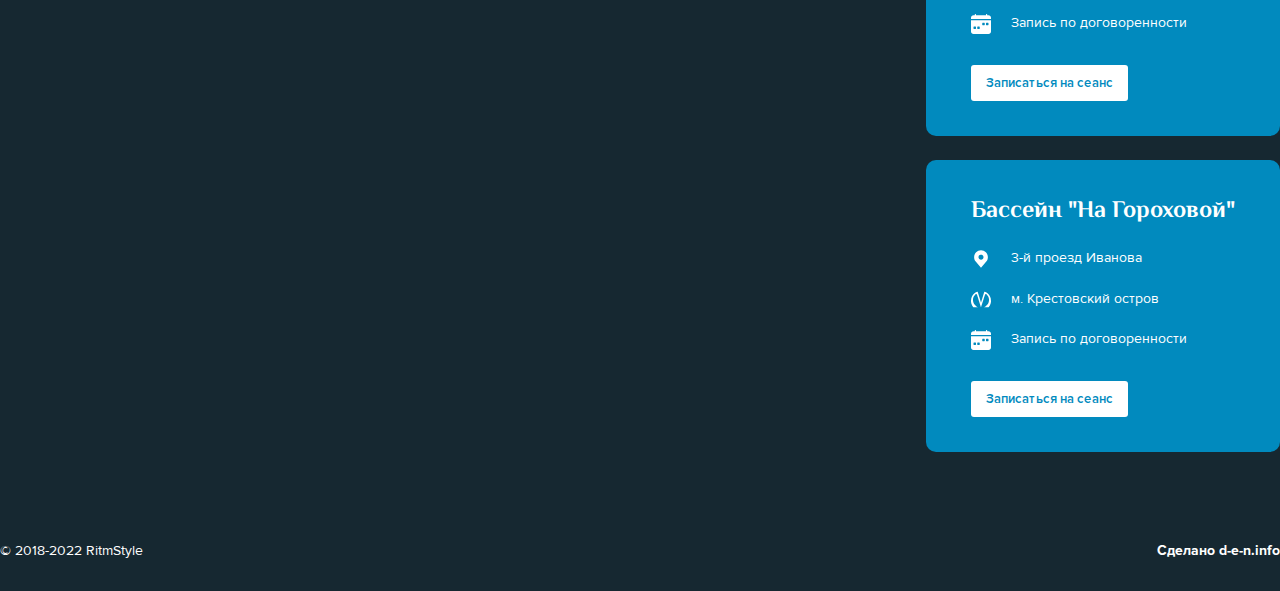
==== commit 1d7ceda9: "новости, блог, сеансы" ====
--- a/index.html
+++ b/index.html
@@ -17,17 +17,17 @@
             <div class="container">
                 <div class="header">
                     <div class="logo">
-                        <img src="./img/logo1.svg" alt="logo1">
+                        <a href="./index.html"><img src="./img/logo1.svg" alt="logo1"></a>
                     </div>
 
                     <div class="header-menu">
-                        <a class="a-menu" href="#">Главная</a>
-                        <a class="a-menu" href="#">Сеансы</a>
+                        <a class="a-menu" href="./index.html">Главная</a>
+                        <a class="a-menu" href="./seans.html">Сеансы</a>
                         <a class="a-menu" href="#">Отзывы</a>
                         <a class="a-menu" href="#">Контакты</a>
-                        <a class="a-menu" href="#">Новости</a>
+                        <a class="a-menu" href="./new.html">Новости</a>
                         <a class="a-menu" href="#">Обо мне</a>
-                        <a class="a-menu" href="#">Блог</a>
+                        <a class="a-menu" href="./blog.html">Блог</a>
                     </div>
                     <!-- /.header-menu -->
 
@@ -76,46 +76,39 @@
                 </div>
                 <!-- /.list-text -->
                 <div class="cards">
-                    <div class="block_cards1">
+                    <div class="block_cards1 card-seans">
                         <img src="./img/seans.png" alt="seans">
-                        <div class="text-card1">
-                            <h4 class="title-card">Стандартный RitmStyle</h4>
-                        </div>
-                        <div class="div-blue"></div>
+                        <div class="text-card1">Стандартный RitmStyle</div>
                     </div>
 
                     <div class="block_cards2">
-                        <div class="block_cards">
-                            <img class="seans-img" src="./img/seans2.png" alt="seans">
-                            <div class="text-card">
-                                <h4 class="title-card2">RitmStyle для пар</h4>
-                            </div>
-
-                            <img class="seans-img" src="./img/seans2.png" alt="seans">
-                            <div class="text-card">
-                                <h4 class="title-card3">RitmStyle с полным погружением под воду</h4>
-                            </div>
-                        </div>
-                        <!-- block_cards -->
-
-                        <div class="block_cards3">
-                            <div class="block_cards">
-
-                                <img class="seans-img" src="./img/seans2.png" alt="seans">
-                                <div class="text-card3">
-                                    <h4 class="title-card4">RitmStyle для беременных</h4>
-                                </div>
-
-                                <img class="seans-img" src="./img/seans2.png" alt="seans">
-                                <div class="text-card4">
-                                    <h4 class="title-card5">RitmStyle + красочная подводная фотосессия</h4>
-                                </div>
-                            </div>
-                            <!-- block_cards -->
-                        </div>
-                        <!-- block_cards3 -->
-                    </div>
-                    <!-- block_cards2 -->
+
+                        <div class="block_cards1 card-seans seans-top">
+                            <img src="./img/seans2.png" alt="seans">
+                            <div class="text-card1">RitmStyle для пар</div>
+                        </div>
+
+                        <div class="block_cards1 card-seans">
+                            <img src="./img/seans2.png" alt="seans">
+                            <div class="text-card1">RitmStyle для беременных</div>
+                        </div>
+                    </div>
+                    <!-- block_cards -->
+
+                    <div class="block_cards2">
+
+                        <div class="block_cards1 card-seans seans-top">
+                            <img src="./img/seans2.png" alt="seans">
+                            <div class="text-card1">RitmStyle для пар</div>
+                        </div>
+
+                        <div class="block_cards1 card-seans">
+                            <img src="./img/seans2.png" alt="seans">
+                            <div class="text-card1">RitmStyle для беременных</div>
+                        </div>
+                    </div>
+                    <!-- block_cards -->
+
                 </div>
                 <!-- /.cards -->
             </div>
@@ -390,15 +383,15 @@
                     </div>
                     <!-- /.blocks-loc -->
 
-                   
-
-                </div>
-                <!-- /.block_footer --> 
+
+
+                </div>
+                <!-- /.block_footer -->
                 <div class="text-foot">
-                        <p class="p-ritm">© 2018-2022 RitmStyle</p>
-                        <p class="p-ritm2">Сделано d-e-n.info</p>
-                    </div>
-                    <!-- /.text-foot -->
+                    <p class="p-ritm">© 2018-2022 RitmStyle</p>
+                    <p class="p-ritm2">Сделано d-e-n.info</p>
+                </div>
+                <!-- /.text-foot -->
             </div>
             <!-- /.container -->
         </footer>
--- a/css/style.css
+++ b/css/style.css
@@ -150,12 +150,25 @@
     align-items: center;
 }
 
-.div-blue {
-    position: relative;
-    bottom: 45px;
+.block_cards1::after {
+    opacity: 0;
+    content: '';
+    position: absolute;
+    height: 10px;
+    width: 100%;
     background: #018ABE;
-    border-radius: 0px 0px 10px 10px;
-    height: 7px;
+    transition: 0.3s;
+    bottom: 5px;
+    left: 0;
+    border-radius: 0 0 15px 15px;
+}
+
+.card-seans {
+    cursor: pointer;
+}
+
+.card-seans:hover::after {
+    opacity: 1;
 }
 
 .cards {
@@ -174,13 +187,25 @@
     justify-content: space-between;
 }
 
+.block_cards1 {
+    position: relative;
+}
+
+.block_cards2 {
+    position: relative;
+}
+
 .block_cards3 {
     margin-top: 22px;
 }
 
+.seans-top {
+    margin-bottom: 20px;
+}
+
 .title-card {
-    position: relative;
-    bottom: 80px;
+    position: absolute;
+    bottom: 43px;
     left: 50px;
     font-family: 'ElMessiri-bold';
     font-style: normal;
@@ -201,11 +226,21 @@
     color: #FFFFFF;
 }
 
-.title-card2 {
-    position: relative;
-    width: 336px;
+.text-card1 {
+    position: absolute;
+    left: 35px;
+    bottom: 30px;
+    background: none;
+    font-family: 'ElMessiri-bold';
+    font-size: 24px;
+    line-height: 140%;
+    color: #FFFFFF;
+}
+
+.text-card2 {
+    position: absolute;
+    left: 20px;
     top: 194px;
-    left: 50px;
     font-family: 'ElMessiri-bold';
     font-style: normal;
     font-weight: 700;
@@ -215,7 +250,7 @@
 }
 
 .title-card3 {
-    position: relative;
+    position: absolute;
     width: 336px;
     top: 160px;
     left: 484px;
@@ -226,9 +261,10 @@
 }
 
 .title-card4 {
-    position: relative;
+    position: absolute;
     top: 194px;
     left: 50px;
+    width: 336px;
     font-family: 'ElMessiri-bold';
     font-style: normal;
     font-weight: 700;
@@ -242,7 +278,7 @@
 }
 
 .title-card5 {
-    position: relative;
+    position: absolute;
     width: 336px;
     top: 160px;
     left: 484px;
@@ -517,27 +553,29 @@
     cursor: pointer;
 }
 
-.text-foot{
+.text-foot {
     display: flex;
     justify-content: space-between;
     margin-bottom: 30px;
 }
-.p-ritm{
-    font-family: 'ProximaNova';
-font-style: normal;
-font-weight: 400;
-font-size: 14px;
-line-height: 135%;
-color: #FFFFFF;
-}
-
-.p-ritm2{
-    font-family: 'ProximaNova';
-font-style: normal;
-font-weight: 700;
-font-size: 14px;
-line-height: 135%;
-text-align: right;
-color: #FFFFFF;
-}
+
+.p-ritm {
+    font-family: 'ProximaNova';
+    font-style: normal;
+    font-weight: 400;
+    font-size: 14px;
+    line-height: 135%;
+    color: #FFFFFF;
+}
+
+.p-ritm2 {
+    font-family: 'ProximaNova';
+    font-style: normal;
+    font-weight: 700;
+    font-size: 14px;
+    line-height: 135%;
+    text-align: right;
+    color: #FFFFFF;
+}
+
 /* FOOTER */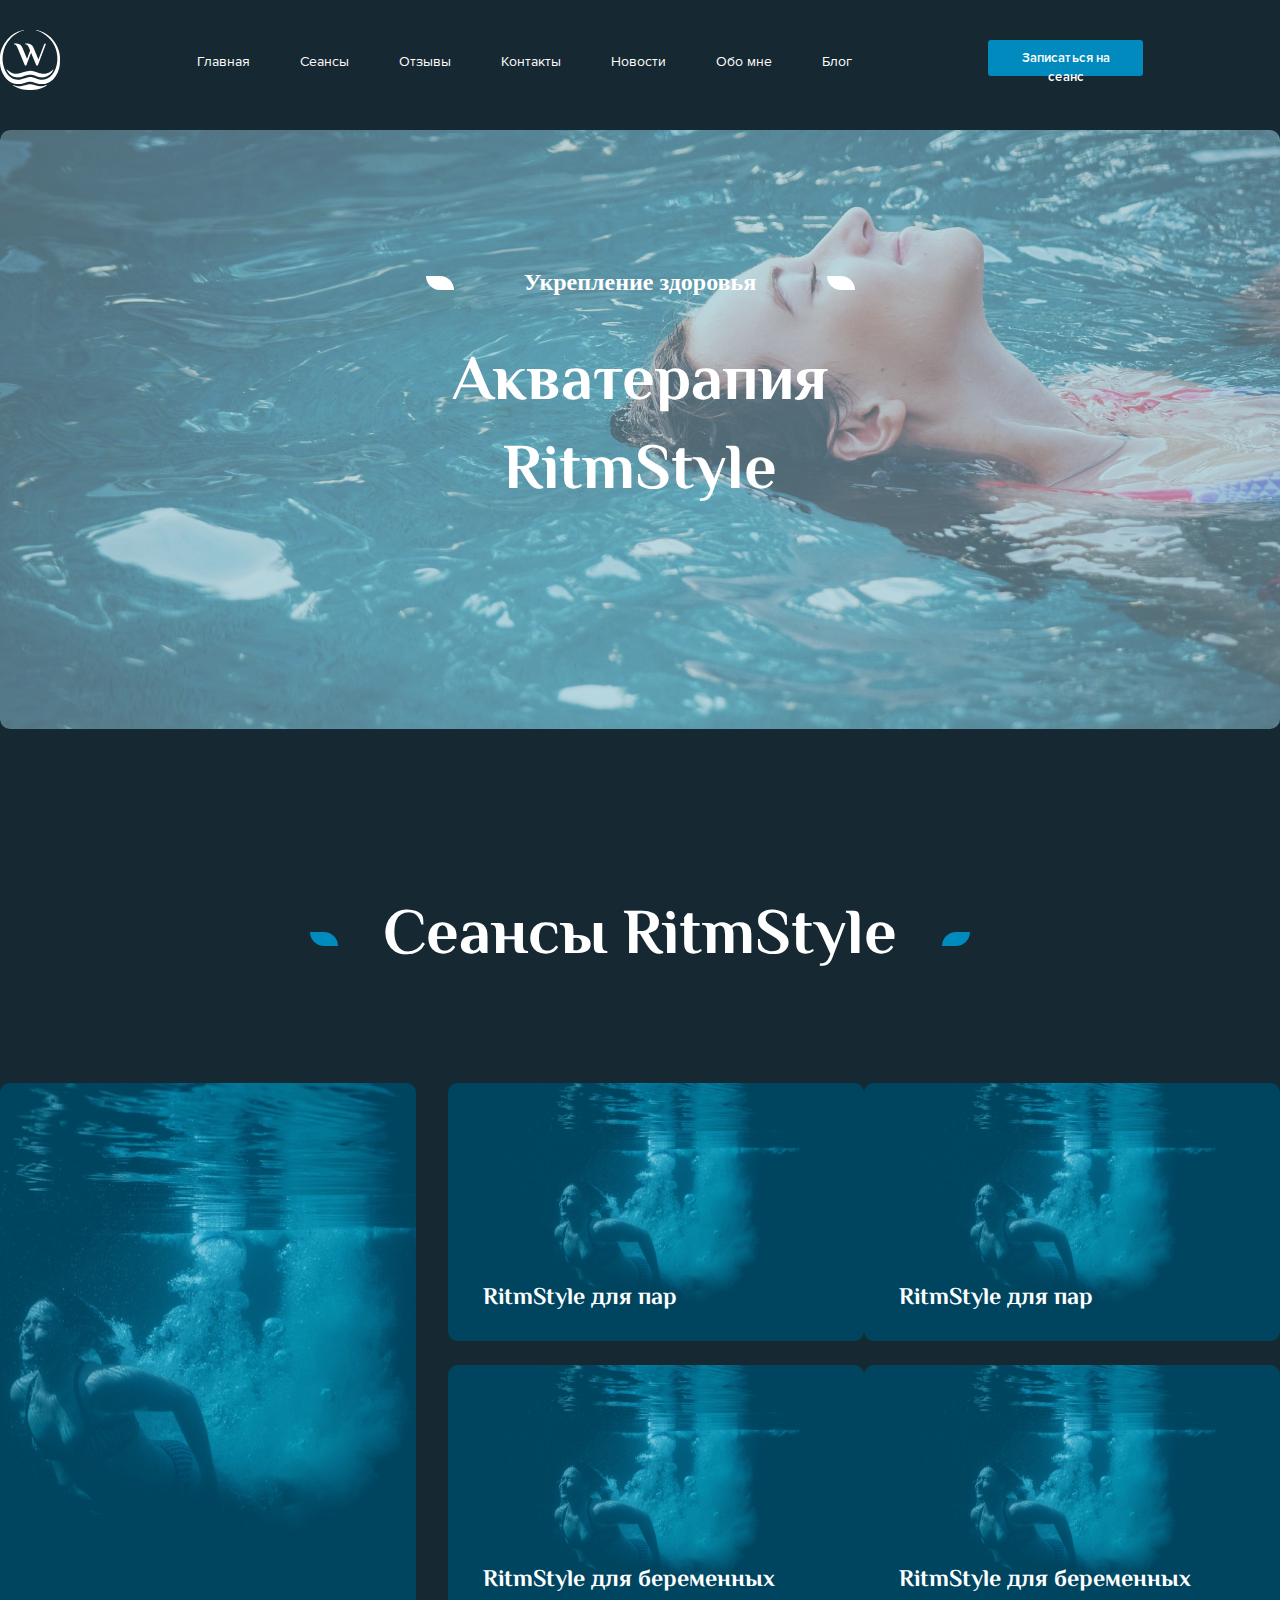
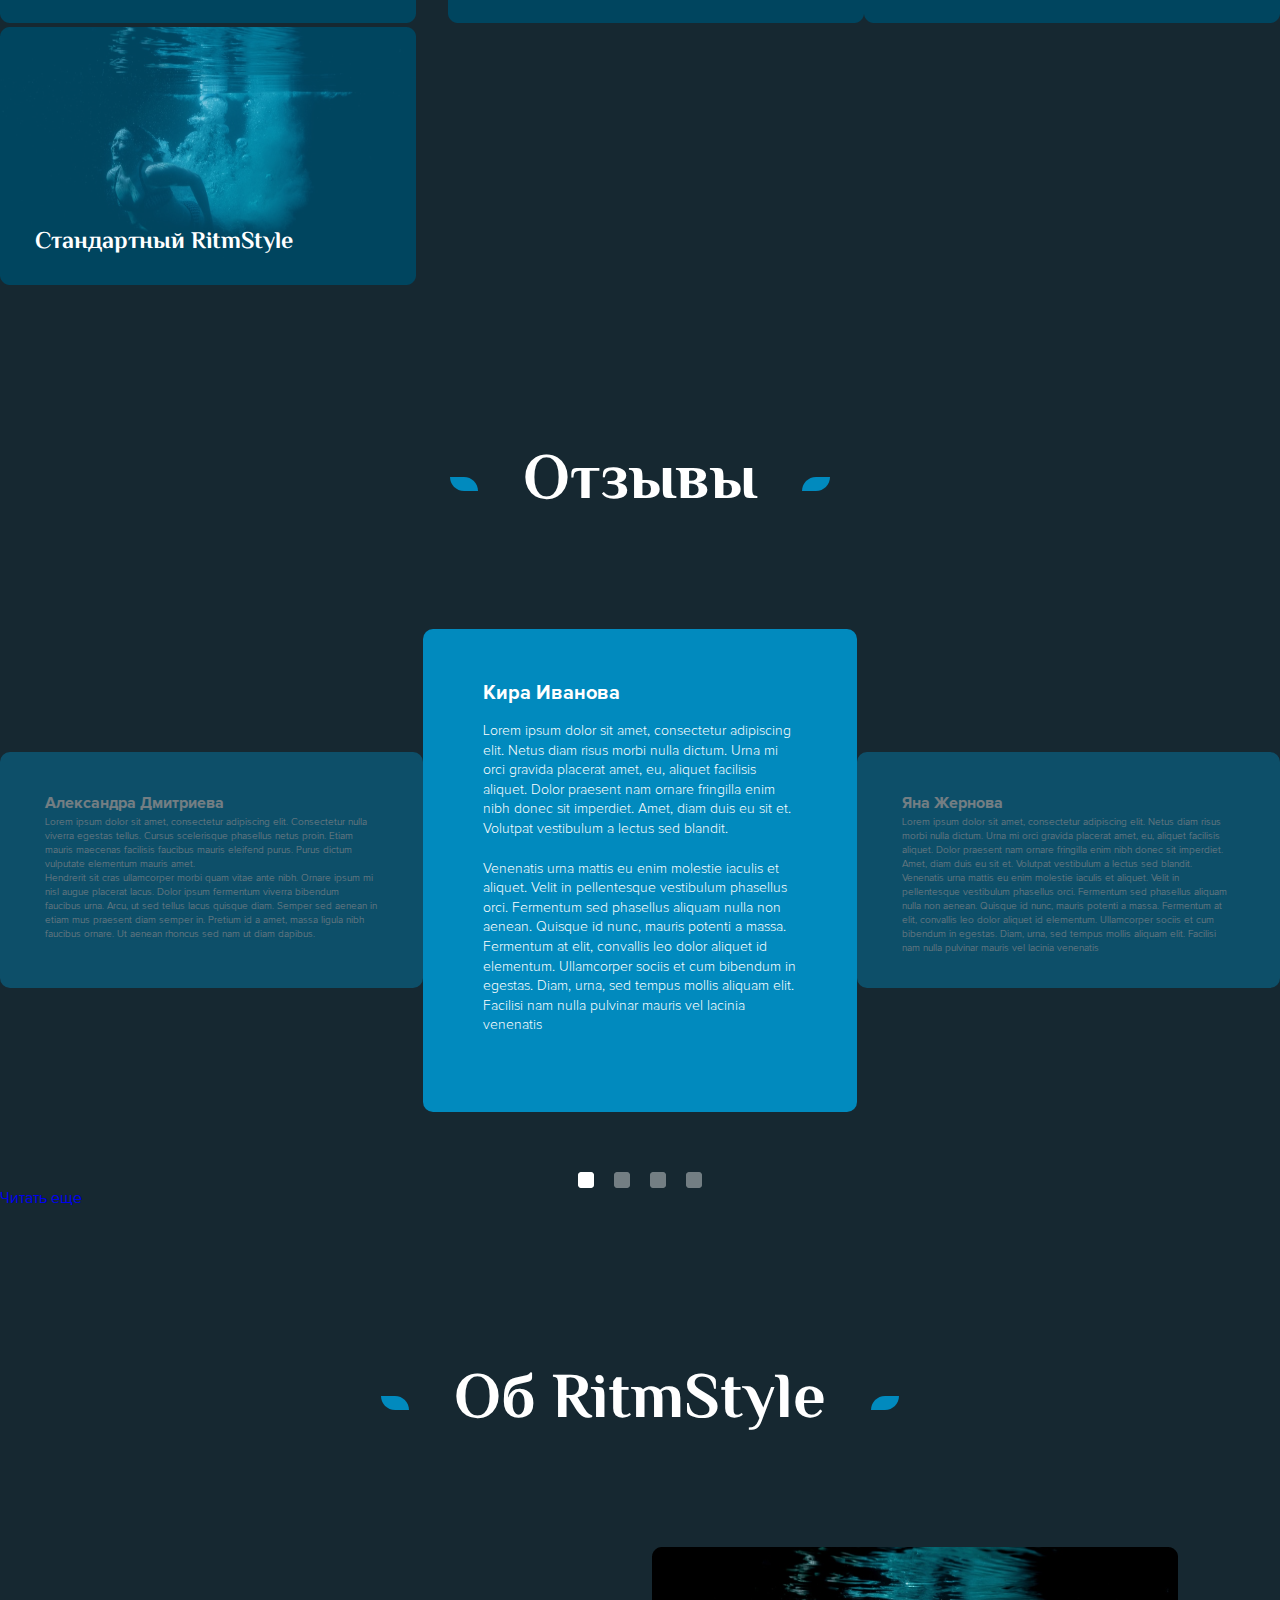
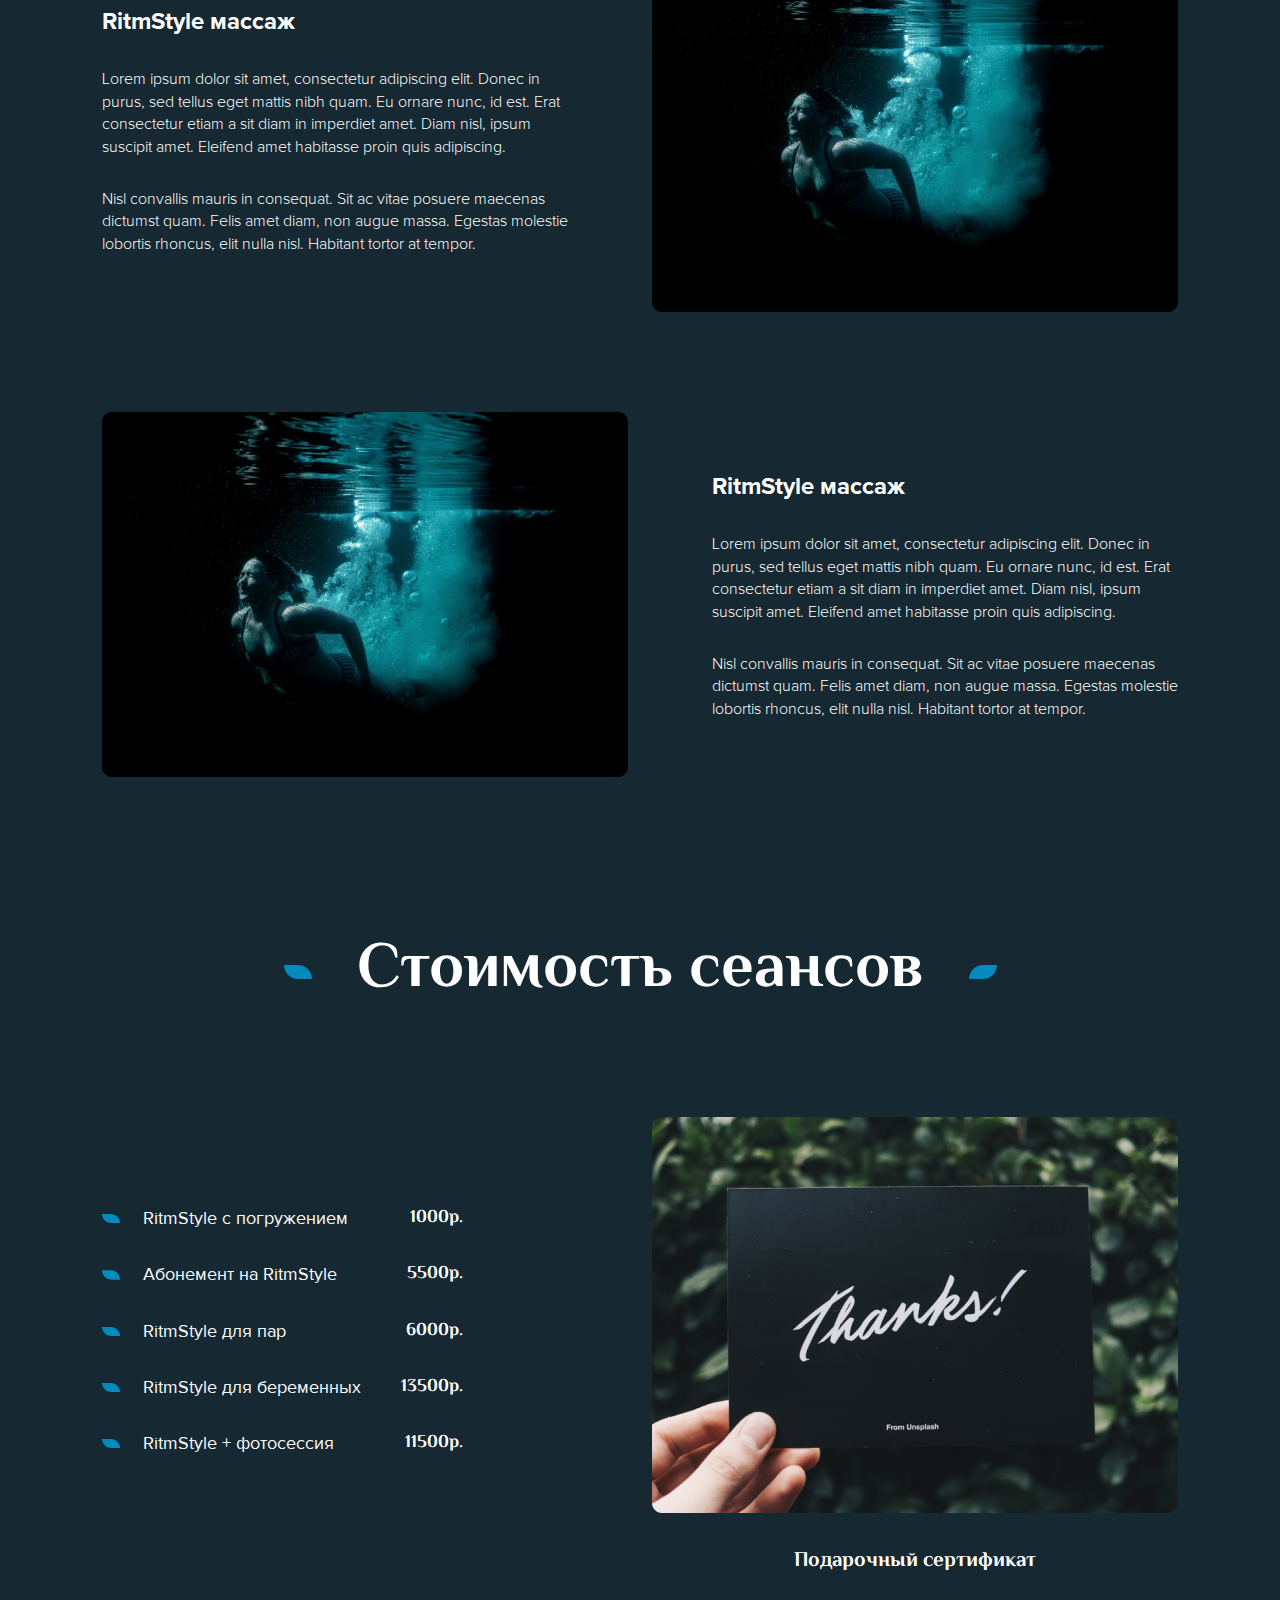
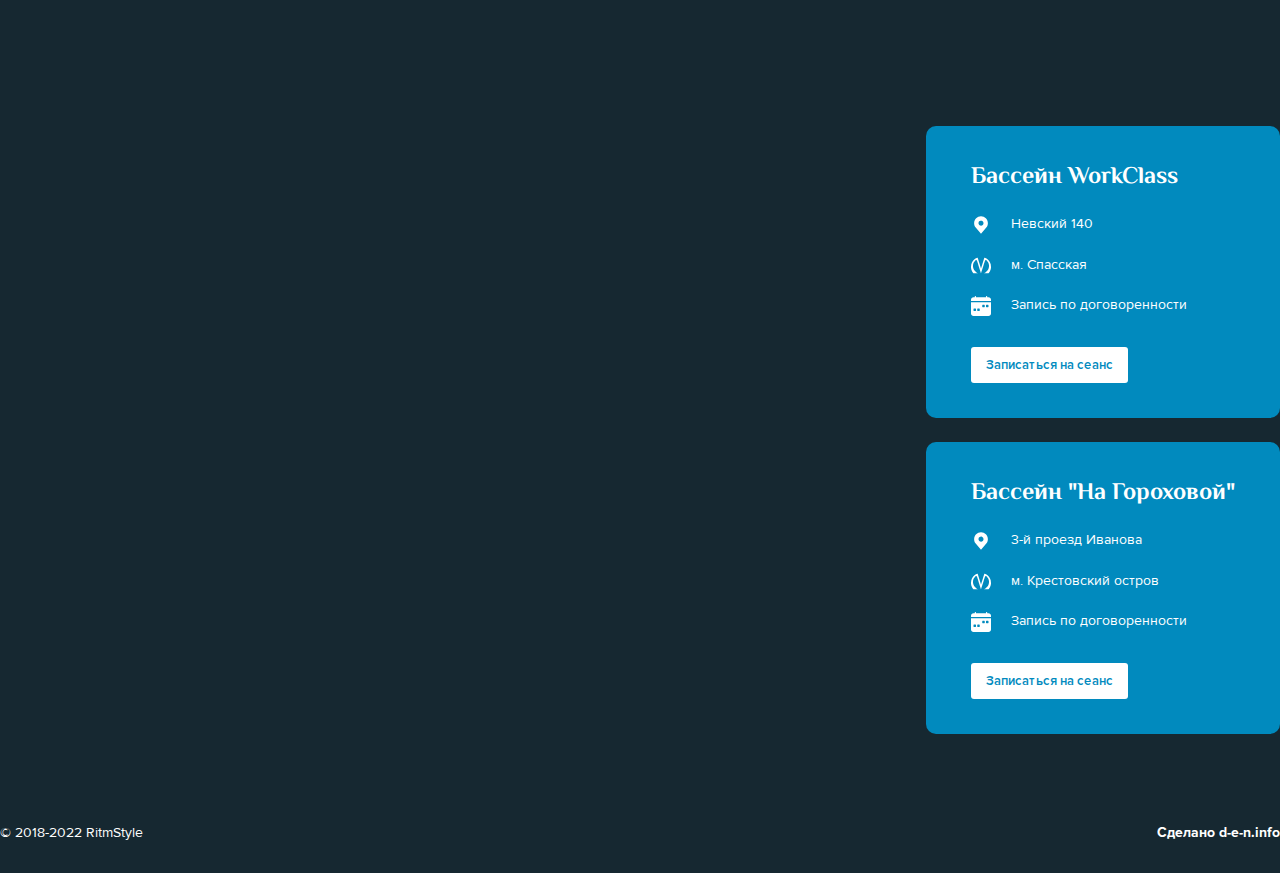
==== commit ea62ddaf: "адаптация" ====
--- a/index.html
+++ b/index.html
@@ -17,7 +17,7 @@
             <div class="container">
                 <div class="header">
                     <div class="logo">
-                        <a href="./index.html"><img src="./img/logo1.svg" alt="logo1"></a>
+                        <a href="./index.html"><img src="./img/logo1.svg" alt="logo1" class="logo"></a>
                     </div>
 
                     <div class="header-menu">
@@ -35,6 +35,12 @@
                         <button class="btn-head">Записаться на сеанс</button>
                     </div>
                     <!-- /.button-header -->
+
+                    <div class="burger">
+                        <div class="burg"></div>
+                        <div class="burg"></div>
+                        <div class="burg"></div>
+                    </div>
                 </div>
                 <!-- /.header -->
             </div>
@@ -77,19 +83,20 @@
                 <!-- /.list-text -->
                 <div class="cards">
                     <div class="block_cards1 card-seans">
-                        <img src="./img/seans.png" alt="seans">
+                        <img src="./img/seans.png" alt="seans" class="img-card1">
+                        <img src="./img/seans2.png" alt="seans" class="img-card">
                         <div class="text-card1">Стандартный RitmStyle</div>
                     </div>
 
                     <div class="block_cards2">
 
                         <div class="block_cards1 card-seans seans-top">
-                            <img src="./img/seans2.png" alt="seans">
+                            <img src="./img/seans2.png" alt="seans" class="img-card">
                             <div class="text-card1">RitmStyle для пар</div>
                         </div>
 
                         <div class="block_cards1 card-seans">
-                            <img src="./img/seans2.png" alt="seans">
+                            <img src="./img/seans2.png" alt="seans" class="img-card">
                             <div class="text-card1">RitmStyle для беременных</div>
                         </div>
                     </div>
@@ -98,12 +105,12 @@
                     <div class="block_cards2">
 
                         <div class="block_cards1 card-seans seans-top">
-                            <img src="./img/seans2.png" alt="seans">
+                            <img src="./img/seans2.png" alt="seans" class="img-card">
                             <div class="text-card1">RitmStyle для пар</div>
                         </div>
 
                         <div class="block_cards1 card-seans">
-                            <img src="./img/seans2.png" alt="seans">
+                            <img src="./img/seans2.png" alt="seans" class="img-card">
                             <div class="text-card1">RitmStyle для беременных</div>
                         </div>
                     </div>
@@ -176,6 +183,8 @@
             </div>
             <!-- /.slider -->
 
+            <a href="#" class="a-slider">Читать еще</a>
+
         </section>
         <!-- /.section__clients -->
 
@@ -203,12 +212,12 @@
                                 nulla nisl. Habitant tortor at tempor.</p>
                         </div>
                         <!-- /.info-text -->
-                        <img src="./img/about.png" alt="about">
+                        <img src="./img/about.png" alt="about" class="img-info">
                     </div>
                     <!-- /.info1 -->
 
                     <div class="info1">
-                        <img src="./img/about.png" alt="about">
+                        <img src="./img/about.png" alt="about" class="img-info">
                         <div class="info-text">
                             <h3 class="title-info">RitmStyle массаж </h3>
                             <p class="p-info">Lorem ipsum dolor sit amet, consectetur adipiscing elit. Donec in purus,
@@ -302,7 +311,7 @@
 
 
                     <div class="price-sertificate">
-                        <img src="./img/thanks.png" alt="thanks">
+                        <img src="./img/thanks.png" alt="thanks" class="img-sertif">
                         <p class="p-sertif">Подарочный сертификат</p>
                     </div>
                     <!-- /.price-sertificate -->
@@ -318,11 +327,10 @@
             <div class="container">
                 <div class="block_footer">
                     <div class="block_map">
-                        <aside>
-                            <iframe
-                                src="https://yandex.ru/map-widget/v1/?um=constructor%3A27863a62b03c057687d2047e7613bab19bcf5f84e34fd9a89023e159df18ea72&amp;source=constructor"
-                                width="856" height="604" frameborder="0"></iframe>
-                        </aside>
+                        <iframe
+                            src="https://www.google.com/maps/embed?pb=!1m18!1m12!1m3!1d71797.59891388407!2d37.5750919825895!3d55.781516796217595!2m3!1f0!2f0!3f0!3m2!1i1024!2i768!4f13.1!3m3!1m2!1s0x46b549eaad78fc3d%3A0x549affd74fc2ab73!2z0JzRg9C30LXQuSDQt9Cw0L3QuNC80LDRgtC10LvRjNC90YvRhSDQvdCw0YPQuiAi0K3QutGB0L_QtdGA0LjQvNC10L3RgtCw0L3QuNGD0Lwi!5e0!3m2!1sru!2sru!4v1670575738906!5m2!1sru!2sru"
+                            width="856" height="604" style="border:0;" allowfullscreen="" loading="lazy"
+                            referrerpolicy="no-referrer-when-downgrade"></iframe>
                     </div>
                     <!-- /.block_map -->
 
--- a/css/style.css
+++ b/css/style.css
@@ -578,4 +578,198 @@
     color: #FFFFFF;
 }
 
-/* FOOTER */+/* FOOTER */
+
+
+
+@media (max-width:376px) {
+
+    .logo {
+        height: 60px;
+    }
+
+    .header-menu {
+        display: none;
+    }
+
+    .button-header {
+        display: none;
+    }
+
+    .burg {
+        height: 2px;
+        width: 35px;
+        background: #FFFFFF;
+        margin-bottom: 8px;
+        cursor: pointer;
+    }
+
+    .promo {
+        background: url(../img/bg2.png) no-repeat;
+        border-radius: 10px;
+        margin: 0;
+    }
+
+    .promo-text {
+        padding-top: 80px;
+        padding-bottom: 150px;
+    }
+
+    .promo-p {
+        width: 280px;
+    }
+
+    .list {
+        height: 10px;
+    }
+
+    .p-promo {
+        font-size: 20px;
+    }
+
+    .h1-promo {
+        font-size: 30px;
+
+    }
+
+    .title_serv {
+        width: 320px;
+    }
+
+    .h3-serv {
+        font-size: 30px;
+        padding: 0 20px;
+    }
+
+    .section-services {
+        margin-bottom: 70px;
+    }
+
+    .cards {
+        display: flex;
+        flex-direction: column;
+        justify-content: center;
+        align-items: center;
+    }
+
+    .card-seans {
+        width: 370px;
+        height: 258px;
+       
+    }
+    .img-card{
+        width: 100%;
+    }
+
+    .img-card1{
+       display: none;
+    }
+
+    .block_cards1 {
+     margin: 0;
+    }
+
+    .list-text2 {
+        margin-bottom: 80px;
+    }
+
+    .text-card1 {
+        font-size: 20px;
+        margin-bottom: 10px;
+    }
+
+    .cards_client {
+        flex-direction: column;
+    }
+
+    .card_active {
+        width: 370px;
+        padding: 20px 25px 20px 25px;
+        margin-bottom: 10px;
+
+    }
+
+    .card_not-active {
+        width: 370px;
+        padding: 20px 25px 20px 25px;
+        margin-bottom: 10px;
+        opacity: 1;
+    }
+
+    .title-clients {
+        padding-bottom: 10px;
+        font-size: 16px;
+    }
+
+    .text-client {
+        font-size: 10px;
+    }
+
+    .title-clients1 {
+        padding-bottom: 10px;
+        font-size: 16px;
+    }
+
+    .text-client1 {
+        font-size: 10px;
+    }
+
+    .slider {
+        display: none;
+    }
+
+    .a-slider {
+        color: #FFFFFF;
+        display: flex;
+        justify-content: center;
+        position: relative;
+        cursor: pointer;
+        margin-top: 30px;
+        margin-bottom: 80px;
+    }
+
+    .section__clients {
+        margin-bottom: 20px;
+    }
+
+    .title-info {
+        font-size: 20px;
+    }
+
+    .p-info {
+        font-size: 14px;
+    }
+
+    .info1 {
+        flex-direction: column;
+        padding: 0 5px;
+        margin: 0;
+    }
+
+    .img-info {
+        width: 370px;
+        margin-top: 10px;
+    }
+
+    .block_price{
+        flex-direction: column;
+    }
+
+    .img-sertif{
+        width: 370px;
+    }
+
+    .section__price{
+        margin-bottom: 80px;
+    }
+
+    iframe{
+        max-width: 370px;
+        width: 100%;
+    }
+
+    .block_footer{
+        flex-direction: column;
+       
+    }
+}